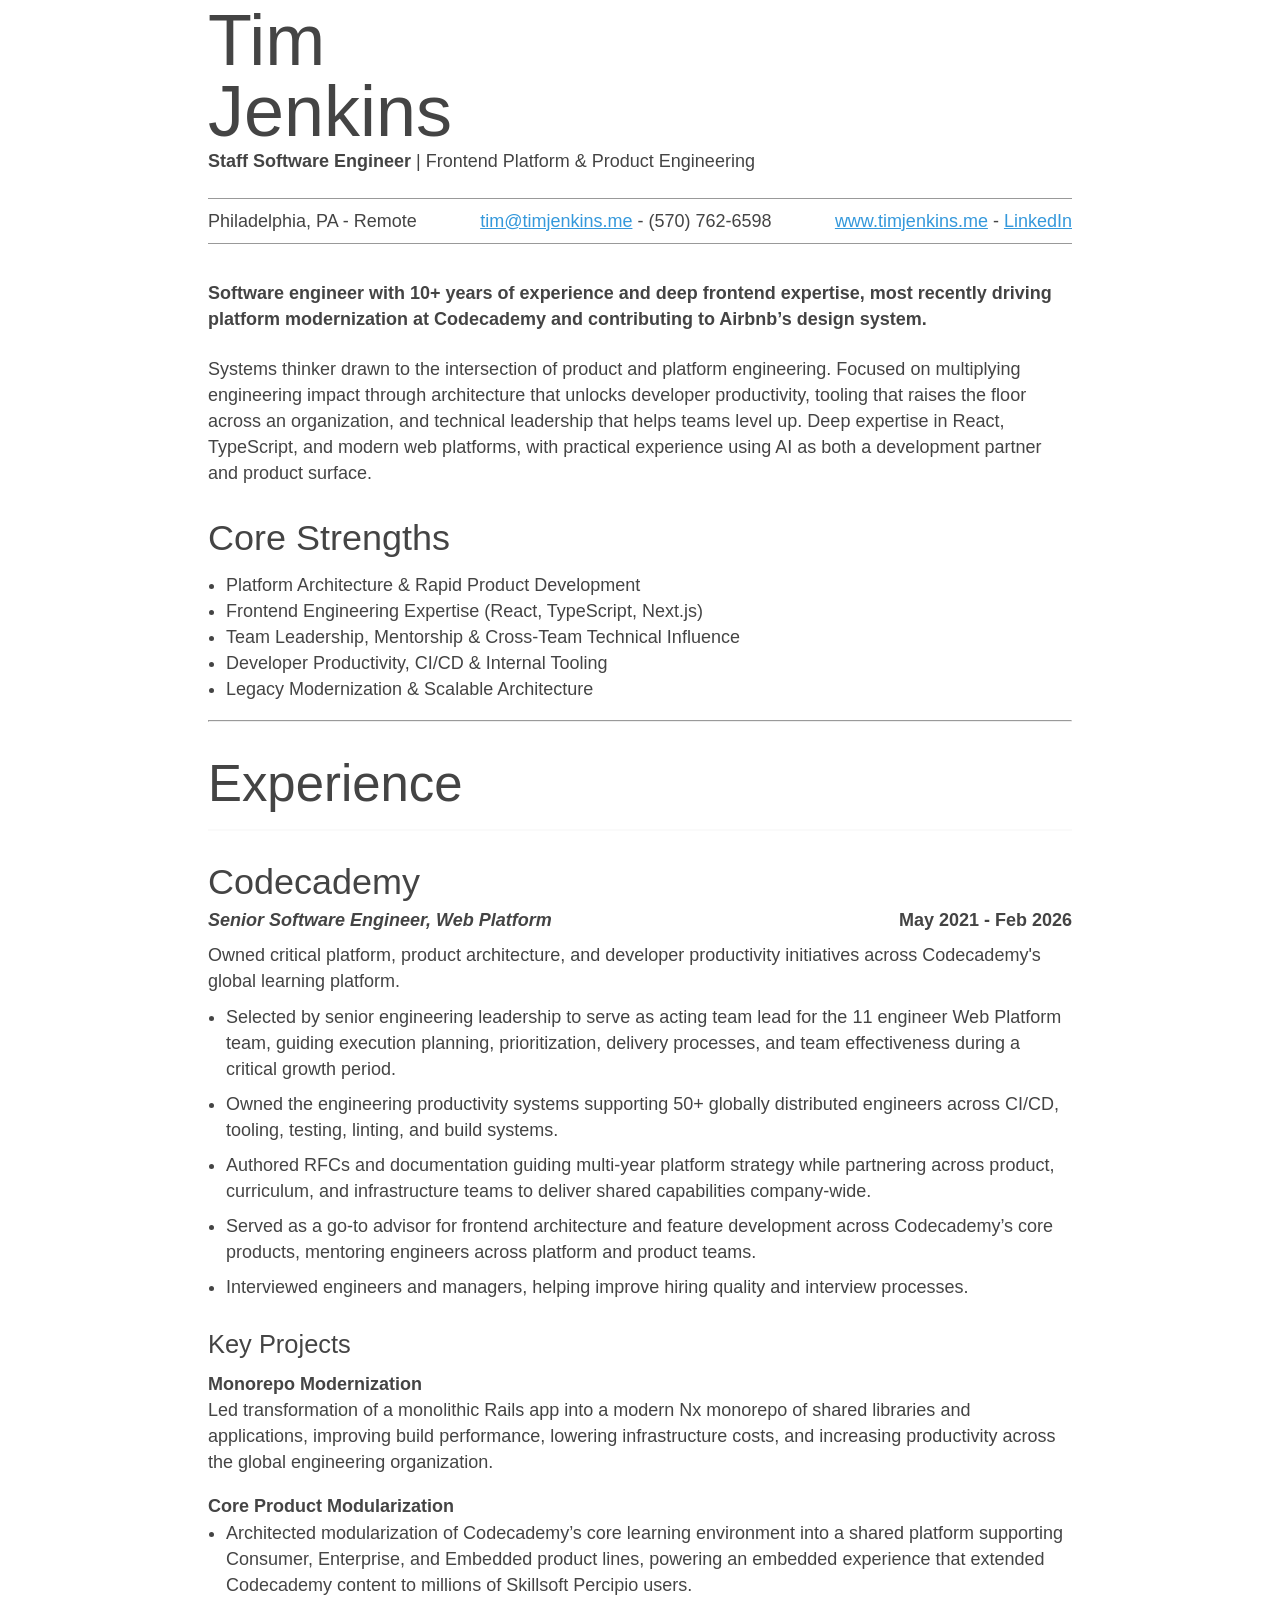
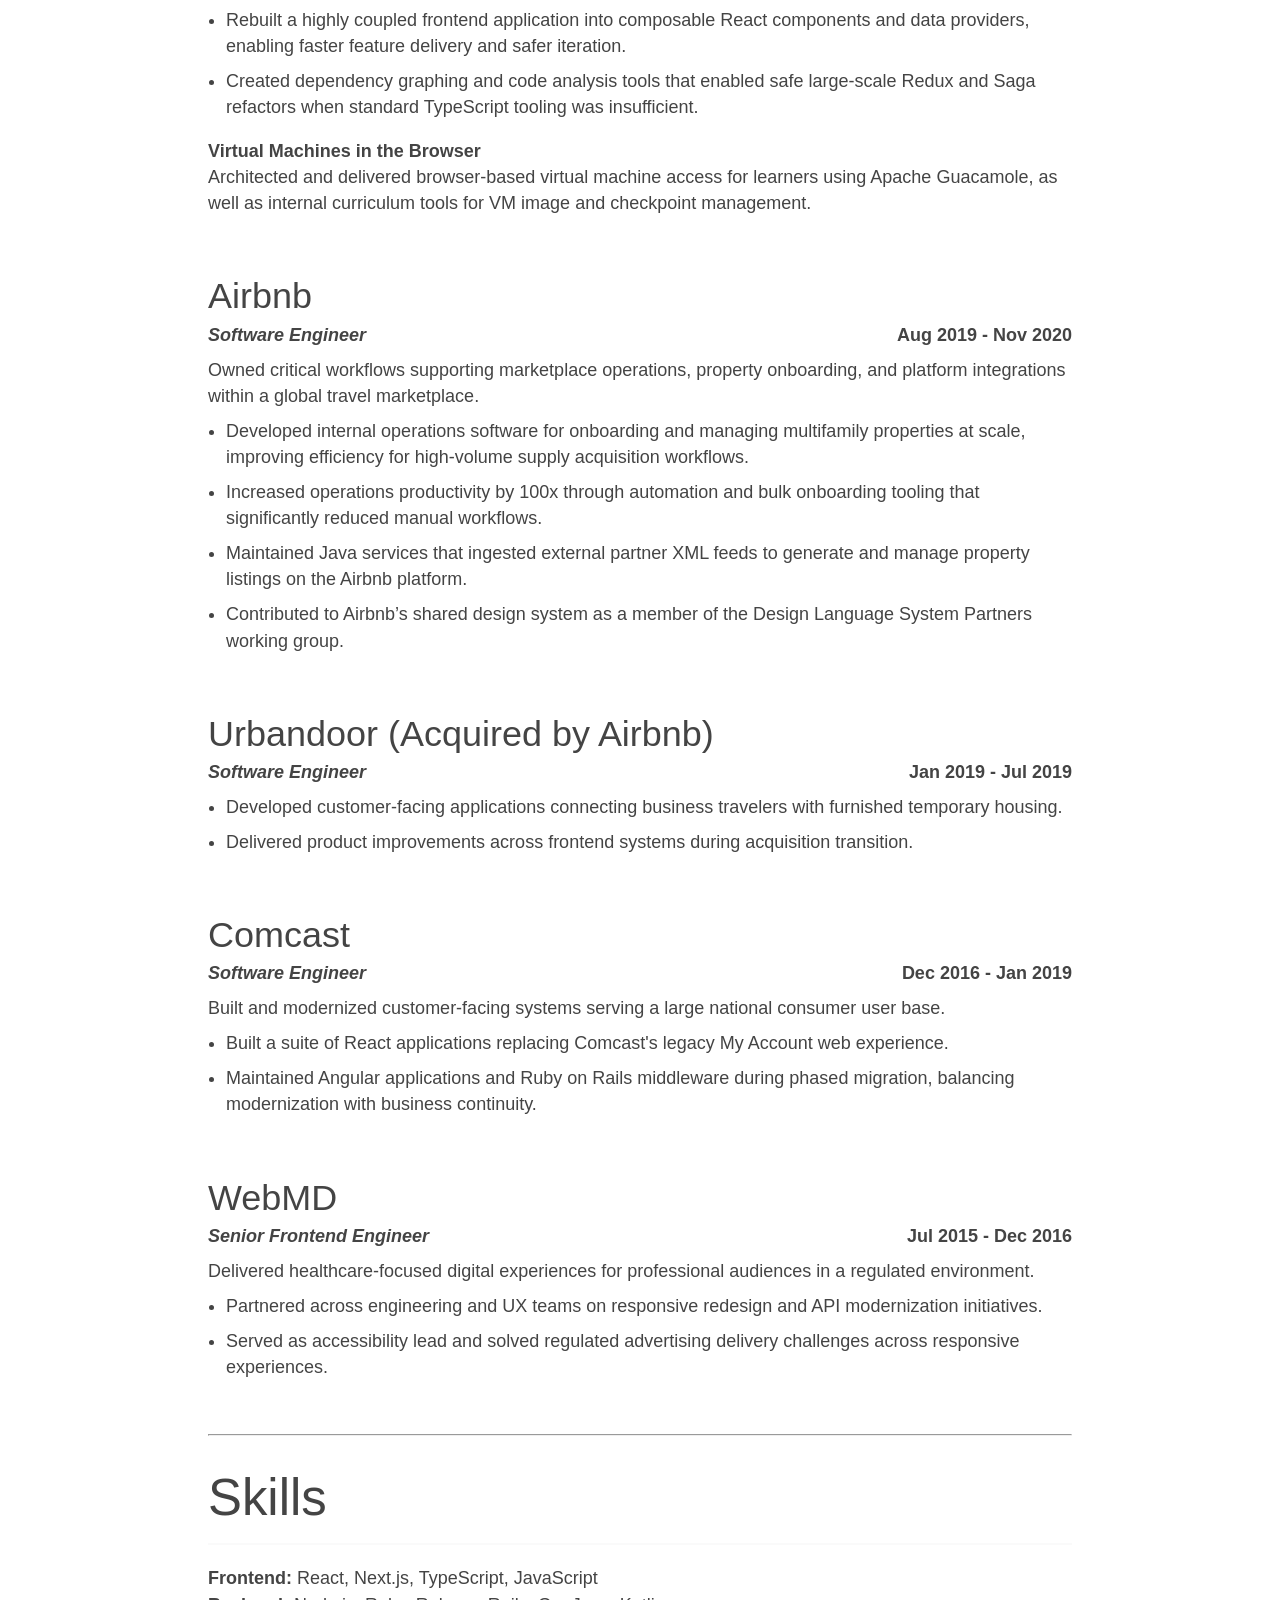
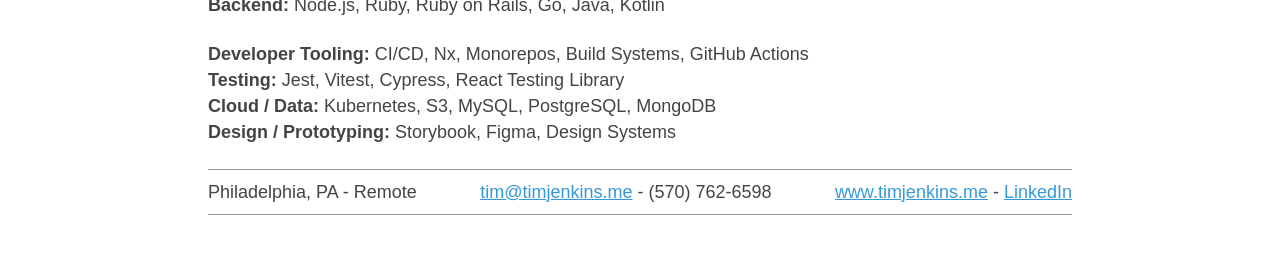
==== resume.html @ 0ab225c5 "feat(resume): adds resume html page" ====
<!DOCTYPE html>
<html>
  <head>
    <meta charset="utf-8">
    <title>Tim Jenkins | Staff Software Engineer</title>
    <link rel="stylesheet" href="/resume-style.css" media="screen">
	
    <meta name="viewport" content="width=device-width, initial-scale=1">

    <link rel="apple-touch-icon" sizes="180x180" href="/apple-touch-icon.png">
    <link rel="icon" type="image/png" href="/favicon-32x32.png" sizes="32x32">
    <link rel="icon" type="image/png" href="/favicon-16x16.png" sizes="16x16">
    <link rel="manifest" href="/manifest.json"
    <link rel="mask-icon" href="/safari-pinned-tab.svg" color="#1c1d21">
    <meta name="theme-color" content="#1c1d21">
  </head>
  <body>

<h1>Tim Jenkins</h1>
<p><strong>Staff Software Engineer</strong> | Frontend Platform &amp; Product Engineering</p>
<div class="meta">
  <p class="meta--location">Philadelphia, PA - Remote</p>
  <p class="meta--contact"><a href="mailto:tim@timjenkins.me">tim@timjenkins.me</a> - (570) 762-6598</p>
  <p class="meta--links"><a href="http://www.timjenkins.me">www.timjenkins.me</a> - <a href="https://www.linkedin.com/in/tim-jenkins-a8883110/">LinkedIn</a></p>
</div>

<p><strong>Software engineer with 10+ years of experience and deep frontend expertise, most recently driving platform modernization at Codecademy and contributing to Airbnb’s design system.</strong></p>
<p>Systems thinker drawn to the intersection of product and platform engineering. Focused on multiplying engineering impact through architecture that unlocks developer productivity, tooling that raises the floor across an organization, and technical leadership that helps teams level up. Deep expertise in React, TypeScript, and modern web platforms, with practical experience using AI as both a development partner and product surface.</p>
<h2 class="modest-h3">Core Strengths</h2>
<ul>
  <li>Platform Architecture &amp; Rapid Product Development</li>
  <li>Frontend Engineering Expertise (React, TypeScript, Next.js)</li>
  <li>Team Leadership, Mentorship &amp; Cross-Team Technical Influence</li>
  <li>Developer Productivity, CI/CD &amp; Internal Tooling</li>
  <li>Legacy Modernization &amp; Scalable Architecture</li>
</ul>
<hr>

<h2>Experience</h2>

<section class="job">
  <h3>Codecademy</h3>
  <div class="job--subheading">
    <p class="job--subheading--title">Senior Software Engineer, Web Platform</p>
    <p>May 2021 - Feb 2026</p>
  </div>
  <p>Owned critical platform, product architecture, and developer productivity initiatives across Codecademy's global learning platform.</p>
  <ul>
    <li>Selected by senior engineering leadership to serve as acting team lead for the 11 engineer Web Platform team, guiding execution planning, prioritization, delivery processes, and team effectiveness during a critical growth period.</li>
    <li>Owned the engineering productivity systems supporting 50+ globally distributed engineers across CI/CD, tooling, testing, linting, and build systems.</li>
    <li>Authored RFCs and documentation guiding multi-year platform strategy while partnering across product, curriculum, and infrastructure teams to deliver shared capabilities company-wide.</li>
    <li>Served as a go-to advisor for frontend architecture and feature development across Codecademy’s core products, mentoring engineers across platform and product teams.</li>
    <li>Interviewed engineers and managers, helping improve hiring quality and interview processes.</li>
  </ul>
  <h4>Key Projects</h4>
  <div class="project">
    <p class="project--title">Monorepo Modernization</p>
    <p>Led transformation of a monolithic Rails app into a modern Nx monorepo of shared libraries and applications, improving build performance, lowering infrastructure costs, and increasing productivity across the global engineering organization.</p>
  </div>
  <div class="project">
    <p class="project--title">Core Product Modularization</p>
    <ul>
      <li>Architected modularization of Codecademy’s core learning environment into a shared platform supporting Consumer, Enterprise, and Embedded product lines, powering an embedded experience that extended Codecademy content to millions of Skillsoft Percipio users.</li>
      <li>Rebuilt a highly coupled frontend application into composable React components and data providers, enabling faster feature delivery and safer iteration.</li>
      <li>Created dependency graphing and code analysis tools that enabled safe large-scale Redux and Saga refactors when standard TypeScript tooling was insufficient.</li>
    </ul>
  </div>
  <div class="project">
    <p class="project--title">Virtual Machines in the Browser</p>
    <p>Architected and delivered browser-based virtual machine access for learners using Apache Guacamole, as well as internal curriculum tools for VM image and checkpoint management.</p>
  </div>
</section>

<section class="job">
  <h3>Airbnb</h3>
  <div class="job--subheading">
    <p class="job--subheading--title">Software Engineer</p>
    <p>Aug 2019 - Nov 2020</p>
  </div>
  <p>Owned critical workflows supporting marketplace operations, property onboarding, and platform integrations within a global travel marketplace.</p>
  <ul>
    <li>Developed internal operations software for onboarding and managing multifamily properties at scale, improving efficiency for high-volume supply acquisition workflows.</li>
    <li>Increased operations productivity by 100x through automation and bulk onboarding tooling that significantly reduced manual workflows.</li>
    <li>Maintained Java services that ingested external partner XML feeds to generate and manage property listings on the Airbnb platform.</li>
    <li>Contributed to Airbnb’s shared design system as a member of the Design Language System Partners working group.</li>
  </ul>
</section>

<section class="job">
  <h3>Urbandoor (Acquired by Airbnb)</h3>
  <div class="job--subheading">
    <p class="job--subheading--title">Software Engineer</p>
    <p>Jan 2019 - Jul 2019</p>
  </div>
  <ul>
    <li>Developed customer-facing applications connecting business travelers with furnished temporary housing.</li>
    <li>Delivered product improvements across frontend systems during acquisition transition.</li>
  </ul>
</section>

<section class="job">
  <h3>Comcast</h3>
  <div class="job--subheading">
    <p class="job--subheading--title">Software Engineer</p>
    <p> Dec 2016 - Jan 2019</p>
  </div>
  <p>Built and modernized customer-facing systems serving a large national consumer user base.</p>
  <ul>
    <li>Built a suite of React applications replacing Comcast&#39;s legacy My Account web experience.</li>
    <li>Maintained Angular applications and Ruby on Rails middleware during phased migration, balancing modernization with business continuity.</li>
  </ul>
</section>

<section class="job">
  <h3>WebMD</h3>
  <div class="job--subheading">
    <p class="job--subheading--title">Senior Frontend Engineer</p>
    <p>Jul 2015 - Dec 2016</p>
  </div>
  <p>Delivered healthcare-focused digital experiences for professional audiences in a regulated environment.</p>
  <ul>
    <li>Partnered across engineering and UX teams on responsive redesign and API modernization initiatives.</li>
    <li>Served as accessibility lead and solved regulated advertising delivery challenges across responsive experiences.</li>
  </ul>
</section>
<hr>
<h2>Skills</h2>
<p><strong>Frontend:</strong> React, Next.js, TypeScript, JavaScript<br><strong>Backend:</strong> Node.js, Ruby, Ruby on Rails, Go, Java, Kotlin</p>
<p><strong>Developer Tooling:</strong> CI/CD, Nx, Monorepos, Build Systems, GitHub Actions<br><strong>Testing:</strong> Jest, Vitest, Cypress, React Testing Library<br><strong>Cloud / Data:</strong> Kubernetes, S3, MySQL, PostgreSQL, MongoDB<br><strong>Design / Prototyping:</strong> Storybook, Figma, Design Systems</p>

<div class="meta">
  <p class="meta--location">Philadelphia, PA - Remote</p>
  <p class="meta--contact"><a href="mailto:tim@timjenkins.me">tim@timjenkins.me</a> - (570) 762-6598</p>
  <p class="meta--links"><a href="http://www.timjenkins.me">www.timjenkins.me</a> - <a href="https://www.linkedin.com/in/tim-jenkins-a8883110/">LinkedIn</a></p>
</div>

</body>
</html>
---- resume-style.css ----
/* @media print {
  *,
  *:before,
  *:after {
    background: transparent !important;
    color: #000 !important;
    box-shadow: none !important;
    text-shadow: none !important;
  }

  a,
  a:visited {
    text-decoration: underline;
  }

  a[href]:after {
    content: " (" attr(href) ")";
  }

  abbr[title]:after {
    content: " (" attr(title) ")";
  }

  a[href^="#"]:after,
  a[href^="javascript:"]:after {
    content: "";
  }

  pre,
  blockquote {
    border: 1px solid #999;
    page-break-inside: avoid;
  }

  thead {
    display: table-header-group;
  }

  tr,
  img {
    page-break-inside: avoid;
  }

  img {
    max-width: 100% !important;
  }

  p,
  h2,
  h3 {
    orphans: 3;
    widows: 3;
  }

  h2,
  h3 {
    page-break-after: avoid;
  }
} */

pre,
code {
  font-family: Menlo, Monaco, "Courier New", monospace;
}

pre {
  padding: 0.5rem;
  line-height: 1.25;
  overflow-x: scroll;
}

a,
a:visited {
  color: #3498db;
}

a:hover,
a:focus,
a:active {
  color: #2980b9;
}

.modest-no-decoration {
  text-decoration: none;
}

html {
  font-size: 12px;
}

@media screen and (min-width: 32rem) and (max-width: 48rem) {
  html {
    font-size: 15px;
  }
}

@media screen and (min-width: 48rem) {
  html {
    font-size: 16px;
  }
}

body {
  line-height: 1.85;
}

p,
.modest-p {
  font-size: 1rem;
  margin-bottom: 1.3rem;
}

h1,
.modest-h1,
h2,
.modest-h2,
h3,
.modest-h3,
h4,
.modest-h4 {
  margin: 1.414rem 0 0.5rem;
  font-weight: inherit;
  line-height: 1.42;
}

h1,
.modest-h1 {
  margin-top: 0;
  font-size: 3.998rem;
}

h2,
.modest-h2 {
  font-size: 2.827rem;
}

h3,
.modest-h3 {
  font-size: 1.999rem;
  border-bottom: 0;
  margin-bottom: 0;
}

h4,
.modest-h4 {
  font-size: 1.414rem;
}

h5,
.modest-h5 {
  font-size: 1.121rem;
}

h6,
.modest-h6 {
  font-size: 0.88rem;
}

small,
.modest-small {
  font-size: 0.707em;
}

/* https://github.com/mrmrs/fluidity */

img,
canvas,
iframe,
video,
svg,
select,
textarea {
  max-width: 100%;
}

@import url(http://fonts.googleapis.com/css?family=Open+Sans+Condensed:300,300italic,700);

@import url(http://fonts.googleapis.com/css?family=Arimo:700,700italic);

html {
  font-size: 18px;
  max-width: 100%;
}

body {
  color: #444;
  font-family: "Open Sans Condensed", sans-serif;
  font-weight: 300;
  margin: 0 auto;
  max-width: 48rem;
  line-height: 1.45;
  padding: 0.25rem;
}

h1,
h2,
h3,
h4,
h5,
h6 {
  font-family: Arimo, Helvetica, sans-serif;
}

h1,
h2 {
  border-bottom: 2px solid #fafafa;
  margin-bottom: 1.15rem;
  padding-bottom: 0.5rem;
}

blockquote {
  border-left: 8px solid #fafafa;
  padding: 1rem;
}

pre,
code {
  background-color: #fafafa;
}

h1 {
  margin-bottom: 0;
  padding-bottom: 0;
  line-height: 1;
  border-bottom: none;
  width: 200px;
}

h1::after {
  display: none;
}

p {
  margin-top: 0;
}

.meta {
  display: flex;
  width: 100%;
  justify-content: space-between;
  border-top: 1px solid #999;
  border-bottom: 1px solid #999;
  padding: 0.5rem 0;
  margin-bottom: 2rem;
}

.meta p {
  margin-bottom: 0;
}

ul {
  margin-top: 0;
  padding-inline-start: 1rem;
}

h3 {
  font-weight: 400;
}

.job {
  margin-bottom: 3rem;
}

.job p {
  margin-bottom: 0.5rem;
}

.job li {
  margin-bottom: 0.5rem;
}

/* .job li::marker {
  content: "✅"
    padding-left: 0.5rem;
} */

.job--subheading {
  display: flex;
  justify-content: space-between;
  width: 100%;
  font-weight: 800;
}

.job--subheading--title {
  font-style: italic;
}

.job .project--title {
  font-weight: 600;
  margin-bottom: 0;
}

.project {
  margin-bottom: 1rem;
}
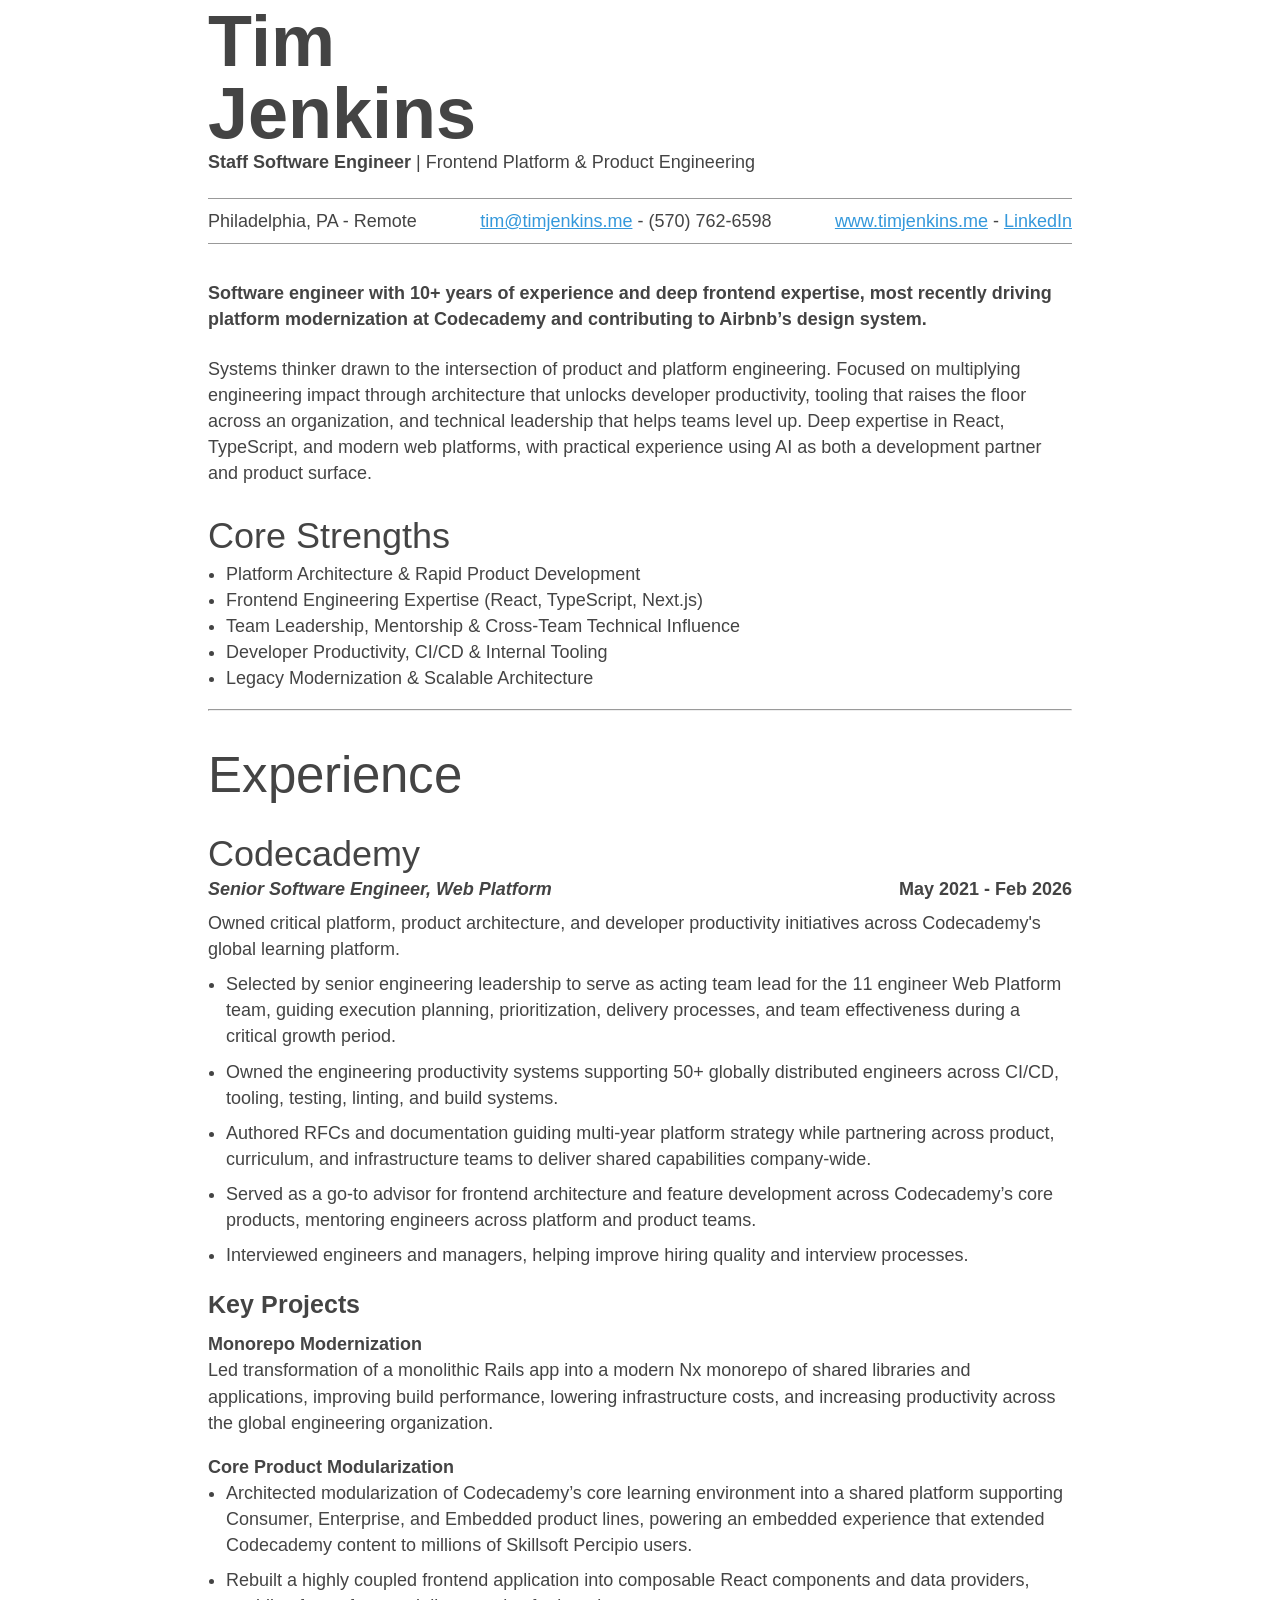
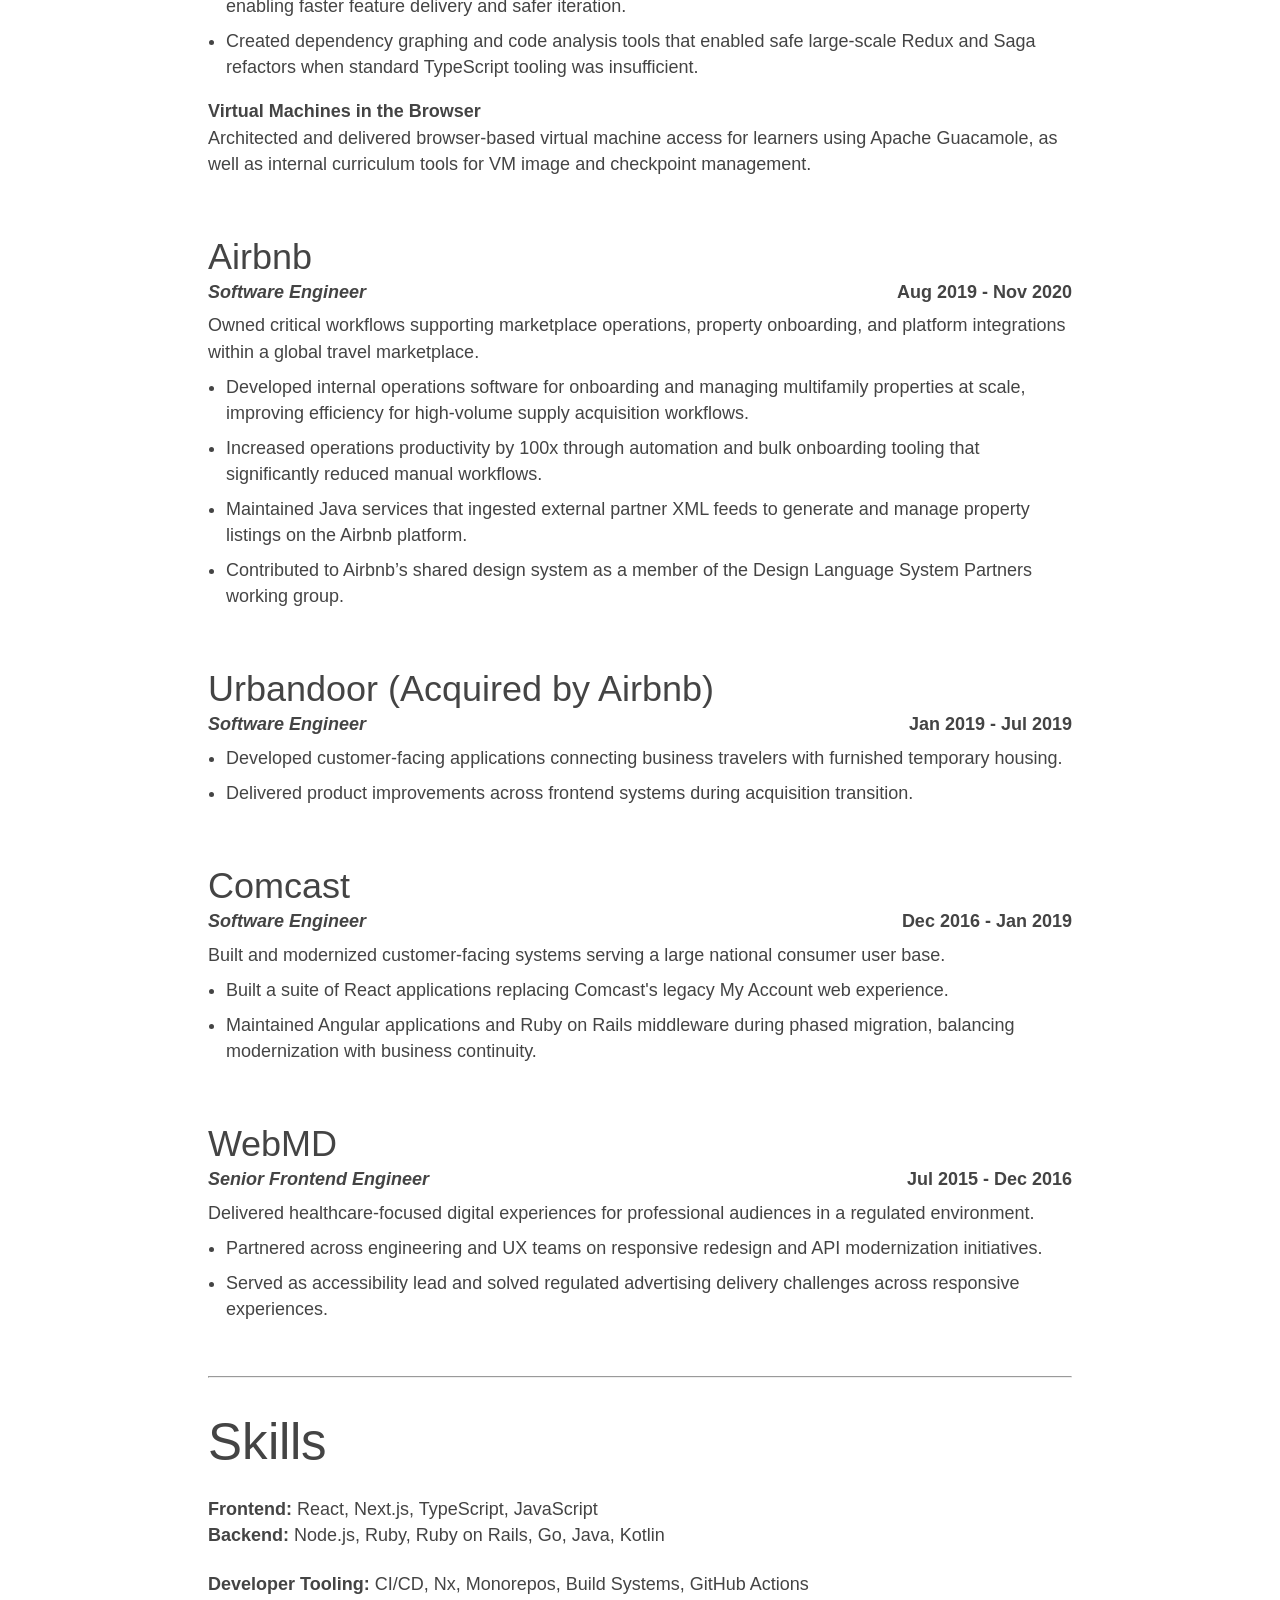
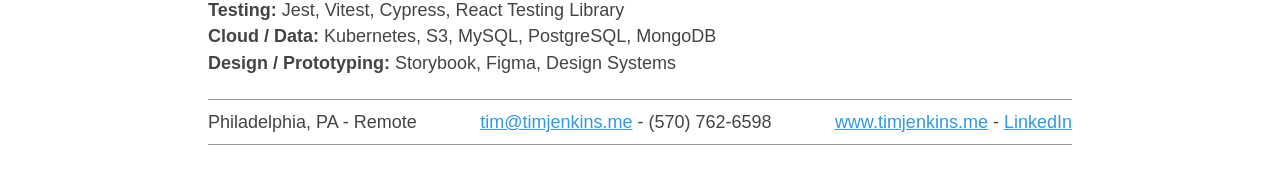
==== commit 8bf5890f: "refactor(resume): css cleanup, prettier" ====
--- a/resume.html
+++ b/resume.html
@@ -1,138 +1,171 @@
 <!DOCTYPE html>
 <html>
-  <head>
-    <meta charset="utf-8">
-    <title>Tim Jenkins | Staff Software Engineer</title>
-    <link rel="stylesheet" href="/resume-style.css" media="screen">
-	
-    <meta name="viewport" content="width=device-width, initial-scale=1">
 
-    <link rel="apple-touch-icon" sizes="180x180" href="/apple-touch-icon.png">
-    <link rel="icon" type="image/png" href="/favicon-32x32.png" sizes="32x32">
-    <link rel="icon" type="image/png" href="/favicon-16x16.png" sizes="16x16">
-    <link rel="manifest" href="/manifest.json"
-    <link rel="mask-icon" href="/safari-pinned-tab.svg" color="#1c1d21">
-    <meta name="theme-color" content="#1c1d21">
-  </head>
-  <body>
+<head>
+  <meta charset="utf-8">
+  <title>Tim Jenkins | Staff Software Engineer</title>
+  <link rel="stylesheet" href="/resume-style.css" media="screen">
+  <link rel="stylesheet" href="/resume-style-print.css" media="print">
 
-<h1>Tim Jenkins</h1>
-<p><strong>Staff Software Engineer</strong> | Frontend Platform &amp; Product Engineering</p>
-<div class="meta">
-  <p class="meta--location">Philadelphia, PA - Remote</p>
-  <p class="meta--contact"><a href="mailto:tim@timjenkins.me">tim@timjenkins.me</a> - (570) 762-6598</p>
-  <p class="meta--links"><a href="http://www.timjenkins.me">www.timjenkins.me</a> - <a href="https://www.linkedin.com/in/tim-jenkins-a8883110/">LinkedIn</a></p>
-</div>
+  <meta name="viewport" content="width=device-width, initial-scale=1">
 
-<p><strong>Software engineer with 10+ years of experience and deep frontend expertise, most recently driving platform modernization at Codecademy and contributing to Airbnb’s design system.</strong></p>
-<p>Systems thinker drawn to the intersection of product and platform engineering. Focused on multiplying engineering impact through architecture that unlocks developer productivity, tooling that raises the floor across an organization, and technical leadership that helps teams level up. Deep expertise in React, TypeScript, and modern web platforms, with practical experience using AI as both a development partner and product surface.</p>
-<h2 class="modest-h3">Core Strengths</h2>
-<ul>
-  <li>Platform Architecture &amp; Rapid Product Development</li>
-  <li>Frontend Engineering Expertise (React, TypeScript, Next.js)</li>
-  <li>Team Leadership, Mentorship &amp; Cross-Team Technical Influence</li>
-  <li>Developer Productivity, CI/CD &amp; Internal Tooling</li>
-  <li>Legacy Modernization &amp; Scalable Architecture</li>
-</ul>
-<hr>
+  <link rel="apple-touch-icon" sizes="180x180" href="/apple-touch-icon.png">
+  <link rel="icon" type="image/png" href="/favicon-32x32.png" sizes="32x32">
+  <link rel="icon" type="image/png" href="/favicon-16x16.png" sizes="16x16">
+  <link rel="manifest" href="/manifest.json" <link rel="mask-icon" href="/safari-pinned-tab.svg" color="#1c1d21">
+  <meta name="theme-color" content="#1c1d21">
+</head>
 
-<h2>Experience</h2>
+<body>
 
-<section class="job">
-  <h3>Codecademy</h3>
-  <div class="job--subheading">
-    <p class="job--subheading--title">Senior Software Engineer, Web Platform</p>
-    <p>May 2021 - Feb 2026</p>
+  <h1>Tim Jenkins</h1>
+  <p><strong>Staff Software Engineer</strong> | Frontend Platform &amp; Product Engineering</p>
+  <div class="meta">
+    <p class="meta--location">Philadelphia, PA - Remote</p>
+    <p class="meta--contact"><a href="mailto:tim@timjenkins.me">tim@timjenkins.me</a> - (570) 762-6598</p>
+    <p class="meta--links"><a href="http://www.timjenkins.me">www.timjenkins.me</a> - <a
+        href="https://www.linkedin.com/in/tim-jenkins-a8883110/">LinkedIn</a></p>
   </div>
-  <p>Owned critical platform, product architecture, and developer productivity initiatives across Codecademy's global learning platform.</p>
+
+  <p><strong>Software engineer with 10+ years of experience and deep frontend expertise, most recently driving platform
+      modernization at Codecademy and contributing to Airbnb’s design system.</strong></p>
+  <p>Systems thinker drawn to the intersection of product and platform engineering. Focused on multiplying engineering
+    impact through architecture that unlocks developer productivity, tooling that raises the floor across an
+    organization, and technical leadership that helps teams level up. Deep expertise in React, TypeScript, and modern
+    web platforms, with practical experience using AI as both a development partner and product surface.</p>
+  <h2 class="modest-h3">Core Strengths</h2>
   <ul>
-    <li>Selected by senior engineering leadership to serve as acting team lead for the 11 engineer Web Platform team, guiding execution planning, prioritization, delivery processes, and team effectiveness during a critical growth period.</li>
-    <li>Owned the engineering productivity systems supporting 50+ globally distributed engineers across CI/CD, tooling, testing, linting, and build systems.</li>
-    <li>Authored RFCs and documentation guiding multi-year platform strategy while partnering across product, curriculum, and infrastructure teams to deliver shared capabilities company-wide.</li>
-    <li>Served as a go-to advisor for frontend architecture and feature development across Codecademy’s core products, mentoring engineers across platform and product teams.</li>
-    <li>Interviewed engineers and managers, helping improve hiring quality and interview processes.</li>
+    <li>Platform Architecture &amp; Rapid Product Development</li>
+    <li>Frontend Engineering Expertise (React, TypeScript, Next.js)</li>
+    <li>Team Leadership, Mentorship &amp; Cross-Team Technical Influence</li>
+    <li>Developer Productivity, CI/CD &amp; Internal Tooling</li>
+    <li>Legacy Modernization &amp; Scalable Architecture</li>
   </ul>
-  <h4>Key Projects</h4>
-  <div class="project">
-    <p class="project--title">Monorepo Modernization</p>
-    <p>Led transformation of a monolithic Rails app into a modern Nx monorepo of shared libraries and applications, improving build performance, lowering infrastructure costs, and increasing productivity across the global engineering organization.</p>
+  <hr>
+
+  <h2>Experience</h2>
+
+  <section class="job">
+    <h3>Codecademy</h3>
+    <div class="job--subheading">
+      <p class="job--subheading--title">Senior Software Engineer, Web Platform</p>
+      <p>May 2021 - Feb 2026</p>
+    </div>
+    <p>Owned critical platform, product architecture, and developer productivity initiatives across Codecademy's global
+      learning platform.</p>
+    <ul>
+      <li>Selected by senior engineering leadership to serve as acting team lead for the 11 engineer Web Platform team,
+        guiding execution planning, prioritization, delivery processes, and team effectiveness during a critical growth
+        period.</li>
+      <li>Owned the engineering productivity systems supporting 50+ globally distributed engineers across CI/CD,
+        tooling, testing, linting, and build systems.</li>
+      <li>Authored RFCs and documentation guiding multi-year platform strategy while partnering across product,
+        curriculum, and infrastructure teams to deliver shared capabilities company-wide.</li>
+      <li>Served as a go-to advisor for frontend architecture and feature development across Codecademy’s core products,
+        mentoring engineers across platform and product teams.</li>
+      <li>Interviewed engineers and managers, helping improve hiring quality and interview processes.</li>
+    </ul>
+    <h4>Key Projects</h4>
+    <div class="project">
+      <p class="project--title">Monorepo Modernization</p>
+      <p>Led transformation of a monolithic Rails app into a modern Nx monorepo of shared libraries and applications,
+        improving build performance, lowering infrastructure costs, and increasing productivity across the global
+        engineering organization.</p>
+    </div>
+    <div class="project">
+      <p class="project--title">Core Product Modularization</p>
+      <ul>
+        <li>Architected modularization of Codecademy’s core learning environment into a shared platform supporting
+          Consumer, Enterprise, and Embedded product lines, powering an embedded experience that extended Codecademy
+          content to millions of Skillsoft Percipio users.</li>
+        <li>Rebuilt a highly coupled frontend application into composable React components and data providers, enabling
+          faster feature delivery and safer iteration.</li>
+        <li>Created dependency graphing and code analysis tools that enabled safe large-scale Redux and Saga refactors
+          when standard TypeScript tooling was insufficient.</li>
+      </ul>
+    </div>
+    <div class="project">
+      <p class="project--title">Virtual Machines in the Browser</p>
+      <p>Architected and delivered browser-based virtual machine access for learners using Apache Guacamole, as well as
+        internal curriculum tools for VM image and checkpoint management.</p>
+    </div>
+  </section>
+
+  <section class="job">
+    <h3>Airbnb</h3>
+    <div class="job--subheading">
+      <p class="job--subheading--title">Software Engineer</p>
+      <p>Aug 2019 - Nov 2020</p>
+    </div>
+    <p>Owned critical workflows supporting marketplace operations, property onboarding, and platform integrations within
+      a global travel marketplace.</p>
+    <ul>
+      <li>Developed internal operations software for onboarding and managing multifamily properties at scale, improving
+        efficiency for high-volume supply acquisition workflows.</li>
+      <li>Increased operations productivity by 100x through automation and bulk onboarding tooling that significantly
+        reduced manual workflows.</li>
+      <li>Maintained Java services that ingested external partner XML feeds to generate and manage property listings on
+        the Airbnb platform.</li>
+      <li>Contributed to Airbnb’s shared design system as a member of the Design Language System Partners working group.
+      </li>
+    </ul>
+  </section>
+
+  <section class="job">
+    <h3>Urbandoor (Acquired by Airbnb)</h3>
+    <div class="job--subheading">
+      <p class="job--subheading--title">Software Engineer</p>
+      <p>Jan 2019 - Jul 2019</p>
+    </div>
+    <ul>
+      <li>Developed customer-facing applications connecting business travelers with furnished temporary housing.</li>
+      <li>Delivered product improvements across frontend systems during acquisition transition.</li>
+    </ul>
+  </section>
+
+  <section class="job">
+    <h3>Comcast</h3>
+    <div class="job--subheading">
+      <p class="job--subheading--title">Software Engineer</p>
+      <p> Dec 2016 - Jan 2019</p>
+    </div>
+    <p>Built and modernized customer-facing systems serving a large national consumer user base.</p>
+    <ul>
+      <li>Built a suite of React applications replacing Comcast&#39;s legacy My Account web experience.</li>
+      <li>Maintained Angular applications and Ruby on Rails middleware during phased migration, balancing modernization
+        with business continuity.</li>
+    </ul>
+  </section>
+
+  <section class="job">
+    <h3>WebMD</h3>
+    <div class="job--subheading">
+      <p class="job--subheading--title">Senior Frontend Engineer</p>
+      <p>Jul 2015 - Dec 2016</p>
+    </div>
+    <p>Delivered healthcare-focused digital experiences for professional audiences in a regulated environment.</p>
+    <ul>
+      <li>Partnered across engineering and UX teams on responsive redesign and API modernization initiatives.</li>
+      <li>Served as accessibility lead and solved regulated advertising delivery challenges across responsive
+        experiences.</li>
+    </ul>
+  </section>
+  <hr>
+  <h2>Skills</h2>
+  <p><strong>Frontend:</strong> React, Next.js, TypeScript, JavaScript<br><strong>Backend:</strong> Node.js, Ruby, Ruby
+    on Rails, Go, Java, Kotlin</p>
+  <p><strong>Developer Tooling:</strong> CI/CD, Nx, Monorepos, Build Systems, GitHub
+    Actions<br><strong>Testing:</strong> Jest, Vitest, Cypress, React Testing Library<br><strong>Cloud / Data:</strong>
+    Kubernetes, S3, MySQL, PostgreSQL, MongoDB<br><strong>Design / Prototyping:</strong> Storybook, Figma, Design
+    Systems</p>
+
+  <div class="meta">
+    <p class="meta--location">Philadelphia, PA - Remote</p>
+    <p class="meta--contact"><a href="mailto:tim@timjenkins.me">tim@timjenkins.me</a> - (570) 762-6598</p>
+    <p class="meta--links"><a href="http://www.timjenkins.me">www.timjenkins.me</a> - <a
+        href="https://www.linkedin.com/in/tim-jenkins-a8883110/">LinkedIn</a></p>
   </div>
-  <div class="project">
-    <p class="project--title">Core Product Modularization</p>
-    <ul>
-      <li>Architected modularization of Codecademy’s core learning environment into a shared platform supporting Consumer, Enterprise, and Embedded product lines, powering an embedded experience that extended Codecademy content to millions of Skillsoft Percipio users.</li>
-      <li>Rebuilt a highly coupled frontend application into composable React components and data providers, enabling faster feature delivery and safer iteration.</li>
-      <li>Created dependency graphing and code analysis tools that enabled safe large-scale Redux and Saga refactors when standard TypeScript tooling was insufficient.</li>
-    </ul>
-  </div>
-  <div class="project">
-    <p class="project--title">Virtual Machines in the Browser</p>
-    <p>Architected and delivered browser-based virtual machine access for learners using Apache Guacamole, as well as internal curriculum tools for VM image and checkpoint management.</p>
-  </div>
-</section>
-
-<section class="job">
-  <h3>Airbnb</h3>
-  <div class="job--subheading">
-    <p class="job--subheading--title">Software Engineer</p>
-    <p>Aug 2019 - Nov 2020</p>
-  </div>
-  <p>Owned critical workflows supporting marketplace operations, property onboarding, and platform integrations within a global travel marketplace.</p>
-  <ul>
-    <li>Developed internal operations software for onboarding and managing multifamily properties at scale, improving efficiency for high-volume supply acquisition workflows.</li>
-    <li>Increased operations productivity by 100x through automation and bulk onboarding tooling that significantly reduced manual workflows.</li>
-    <li>Maintained Java services that ingested external partner XML feeds to generate and manage property listings on the Airbnb platform.</li>
-    <li>Contributed to Airbnb’s shared design system as a member of the Design Language System Partners working group.</li>
-  </ul>
-</section>
-
-<section class="job">
-  <h3>Urbandoor (Acquired by Airbnb)</h3>
-  <div class="job--subheading">
-    <p class="job--subheading--title">Software Engineer</p>
-    <p>Jan 2019 - Jul 2019</p>
-  </div>
-  <ul>
-    <li>Developed customer-facing applications connecting business travelers with furnished temporary housing.</li>
-    <li>Delivered product improvements across frontend systems during acquisition transition.</li>
-  </ul>
-</section>
-
-<section class="job">
-  <h3>Comcast</h3>
-  <div class="job--subheading">
-    <p class="job--subheading--title">Software Engineer</p>
-    <p> Dec 2016 - Jan 2019</p>
-  </div>
-  <p>Built and modernized customer-facing systems serving a large national consumer user base.</p>
-  <ul>
-    <li>Built a suite of React applications replacing Comcast&#39;s legacy My Account web experience.</li>
-    <li>Maintained Angular applications and Ruby on Rails middleware during phased migration, balancing modernization with business continuity.</li>
-  </ul>
-</section>
-
-<section class="job">
-  <h3>WebMD</h3>
-  <div class="job--subheading">
-    <p class="job--subheading--title">Senior Frontend Engineer</p>
-    <p>Jul 2015 - Dec 2016</p>
-  </div>
-  <p>Delivered healthcare-focused digital experiences for professional audiences in a regulated environment.</p>
-  <ul>
-    <li>Partnered across engineering and UX teams on responsive redesign and API modernization initiatives.</li>
-    <li>Served as accessibility lead and solved regulated advertising delivery challenges across responsive experiences.</li>
-  </ul>
-</section>
-<hr>
-<h2>Skills</h2>
-<p><strong>Frontend:</strong> React, Next.js, TypeScript, JavaScript<br><strong>Backend:</strong> Node.js, Ruby, Ruby on Rails, Go, Java, Kotlin</p>
-<p><strong>Developer Tooling:</strong> CI/CD, Nx, Monorepos, Build Systems, GitHub Actions<br><strong>Testing:</strong> Jest, Vitest, Cypress, React Testing Library<br><strong>Cloud / Data:</strong> Kubernetes, S3, MySQL, PostgreSQL, MongoDB<br><strong>Design / Prototyping:</strong> Storybook, Figma, Design Systems</p>
-
-<div class="meta">
-  <p class="meta--location">Philadelphia, PA - Remote</p>
-  <p class="meta--contact"><a href="mailto:tim@timjenkins.me">tim@timjenkins.me</a> - (570) 762-6598</p>
-  <p class="meta--links"><a href="http://www.timjenkins.me">www.timjenkins.me</a> - <a href="https://www.linkedin.com/in/tim-jenkins-a8883110/">LinkedIn</a></p>
-</div>
 
 </body>
+
 </html>
--- a/resume-style.css
+++ b/resume-style.css
@@ -1,66 +1,25 @@
-/* @media print {
-  *,
-  *:before,
-  *:after {
-    background: transparent !important;
-    color: #000 !important;
-    box-shadow: none !important;
-    text-shadow: none !important;
-  }
-
-  a,
-  a:visited {
-    text-decoration: underline;
-  }
-
-  a[href]:after {
-    content: " (" attr(href) ")";
-  }
-
-  abbr[title]:after {
-    content: " (" attr(title) ")";
-  }
-
-  a[href^="#"]:after,
-  a[href^="javascript:"]:after {
-    content: "";
-  }
-
-  pre,
-  blockquote {
-    border: 1px solid #999;
-    page-break-inside: avoid;
-  }
-
-  thead {
-    display: table-header-group;
-  }
-
-  tr,
-  img {
-    page-break-inside: avoid;
-  }
-
-  img {
-    max-width: 100% !important;
-  }
-
-  p,
-  h2,
-  h3 {
-    orphans: 3;
-    widows: 3;
-  }
-
-  h2,
-  h3 {
-    page-break-after: avoid;
-  }
-} */
+@import url(http://fonts.googleapis.com/css?family=Open+Sans+Condensed:300,300italic,700);
+@import url(http://fonts.googleapis.com/css?family=Arimo:700,700italic);
+
+html {
+  font-size: 18px;
+  max-width: 100%;
+}
+
+body {
+  color: #444;
+  font-family: "Open Sans Condensed", sans-serif;
+  font-weight: 300;
+  margin: 0 auto;
+  max-width: 48rem;
+  line-height: 1.45;
+  padding: 0.25rem;
+}
 
 pre,
 code {
   font-family: Menlo, Monaco, "Courier New", monospace;
+  background-color: #fafafa;
 }
 
 pre {
@@ -80,34 +39,35 @@
   color: #2980b9;
 }
 
-.modest-no-decoration {
-  text-decoration: none;
-}
-
-html {
-  font-size: 12px;
-}
-
-@media screen and (min-width: 32rem) and (max-width: 48rem) {
-  html {
-    font-size: 15px;
-  }
-}
-
-@media screen and (min-width: 48rem) {
-  html {
-    font-size: 16px;
-  }
-}
-
-body {
-  line-height: 1.85;
+img,
+canvas,
+iframe,
+video,
+svg,
+select,
+textarea {
+  max-width: 100%;
+}
+
+blockquote {
+  border-left: 8px solid #fafafa;
+  padding: 1rem;
+}
+
+ul {
+  margin-top: 0;
+  padding-inline-start: 1rem;
 }
 
 p,
 .modest-p {
   font-size: 1rem;
+  margin-top: 0;
   margin-bottom: 1.3rem;
+}
+
+.modest-no-decoration {
+  text-decoration: none;
 }
 
 h1,
@@ -118,120 +78,64 @@
 .modest-h3,
 h4,
 .modest-h4 {
-  margin: 1.414rem 0 0.5rem;
+  font-family: Arimo, Helvetica, sans-serif;
   font-weight: inherit;
   line-height: 1.42;
 }
 
 h1,
 .modest-h1 {
-  margin-top: 0;
-  font-size: 3.998rem;
-}
-
-h2,
-.modest-h2 {
-  font-size: 2.827rem;
-}
-
-h3,
-.modest-h3 {
-  font-size: 1.999rem;
-  border-bottom: 0;
-  margin-bottom: 0;
-}
-
-h4,
-.modest-h4 {
-  font-size: 1.414rem;
-}
-
-h5,
-.modest-h5 {
-  font-size: 1.121rem;
-}
-
-h6,
-.modest-h6 {
-  font-size: 0.88rem;
-}
-
-small,
-.modest-small {
-  font-size: 0.707em;
-}
-
-/* https://github.com/mrmrs/fluidity */
-
-img,
-canvas,
-iframe,
-video,
-svg,
-select,
-textarea {
-  max-width: 100%;
-}
-
-@import url(http://fonts.googleapis.com/css?family=Open+Sans+Condensed:300,300italic,700);
-
-@import url(http://fonts.googleapis.com/css?family=Arimo:700,700italic);
-
-html {
-  font-size: 18px;
-  max-width: 100%;
-}
-
-body {
-  color: #444;
-  font-family: "Open Sans Condensed", sans-serif;
-  font-weight: 300;
-  margin: 0 auto;
-  max-width: 48rem;
-  line-height: 1.45;
-  padding: 0.25rem;
-}
-
-h1,
-h2,
-h3,
-h4,
-h5,
-h6 {
-  font-family: Arimo, Helvetica, sans-serif;
-}
-
-h1,
-h2 {
-  border-bottom: 2px solid #fafafa;
-  margin-bottom: 1.15rem;
-  padding-bottom: 0.5rem;
-}
-
-blockquote {
-  border-left: 8px solid #fafafa;
-  padding: 1rem;
-}
-
-pre,
-code {
-  background-color: #fafafa;
-}
-
-h1 {
+  font-size: 4rem;
+  margin-top: 0;
   margin-bottom: 0;
   padding-bottom: 0;
   line-height: 1;
   border-bottom: none;
   width: 200px;
+  font-weight: 600;
 }
 
 h1::after {
   display: none;
 }
 
-p {
-  margin-top: 0;
+h2,
+.modest-h2 {
+  font-size: 2.827rem;
+  margin-top: 1.5rem;
+  margin-bottom: 1rem;
+}
+
+h3,
+.modest-h3 {
+  font-size: 2rem;
+  font-weight: 400;
+  border-bottom: 0;
+  margin-top: 0;
+  margin-bottom: 0;
+}
+
+h4,
+.modest-h4 {
+  font-size: 1.414rem;
+  font-weight: 600;
+  margin-top: 0;
+  margin-bottom: 0.5rem;
+}
+
+h5,
+.modest-h5 {
+  font-size: 1.121rem;
+}
+
+h6,
+.modest-h6 {
+  font-size: 0.88rem;
+}
+
+small,
+.modest-small {
+  font-size: 0.707em;
 }
 
 .meta {
@@ -248,15 +152,6 @@
   margin-bottom: 0;
 }
 
-ul {
-  margin-top: 0;
-  padding-inline-start: 1rem;
-}
-
-h3 {
-  font-weight: 400;
-}
-
 .job {
   margin-bottom: 3rem;
 }
@@ -268,17 +163,13 @@
 .job li {
   margin-bottom: 0.5rem;
 }
-
-/* .job li::marker {
-  content: "✅"
-    padding-left: 0.5rem;
-} */
 
 .job--subheading {
   display: flex;
   justify-content: space-between;
   width: 100%;
   font-weight: 800;
+  line-height: 1.2;
 }
 
 .job--subheading--title {
@@ -293,3 +184,31 @@
 .project {
   margin-bottom: 1rem;
 }
+
+@media screen and (max-width: 600px) {
+  body {
+    padding: 2rem;
+  }
+
+  .meta {
+    border-top: 0;
+    flex-wrap: wrap;
+  }
+
+  .meta .meta--location {
+    flex-shrink: 0;
+    display: block;
+    margin-bottom: 1rem;
+    width: 100%;
+  }
+
+  .job .job--subheading {
+    display: block;
+    margin-bottom: 1rem;
+  }
+
+  .job .job--subheading p {
+    display: block;
+    margin-bottom: 0;
+  }
+}
--- a/resume-style-print.css
+++ b/resume-style-print.css
@@ -0,0 +1,216 @@
+pre,
+code {
+  font-family: Menlo, Monaco, "Courier New", monospace;
+}
+
+pre {
+  padding: 0.5rem;
+  line-height: 1.25;
+  overflow-x: scroll;
+}
+
+a,
+a:visited {
+  color: #3498db;
+}
+
+a:hover,
+a:focus,
+a:active {
+  color: #2980b9;
+}
+
+.modest-no-decoration {
+  text-decoration: none;
+}
+
+p,
+.modest-p {
+  font-size: 1rem;
+  margin-bottom: 1.3rem;
+}
+
+h1,
+.modest-h1,
+h2,
+.modest-h2,
+h3,
+.modest-h3,
+h4,
+.modest-h4 {
+  font-weight: inherit;
+  line-height: 1;
+}
+
+h1,
+.modest-h1 {
+  margin-top: 0;
+  font-size: 3.998rem;
+}
+
+h2,
+.modest-h2 {
+  font-size: 2.827rem;
+}
+
+h3,
+.modest-h3 {
+  font-size: 1.999rem;
+  border-bottom: 0;
+  margin-bottom: 0;
+}
+
+h4,
+.modest-h4 {
+  font-size: 1.414rem;
+}
+
+h5,
+.modest-h5 {
+  font-size: 1.121rem;
+}
+
+h6,
+.modest-h6 {
+  font-size: 0.88rem;
+}
+
+small,
+.modest-small {
+  font-size: 0.707em;
+}
+
+/* https://github.com/mrmrs/fluidity */
+
+img,
+canvas,
+iframe,
+video,
+svg,
+select,
+textarea {
+  max-width: 100%;
+}
+
+@import url(http://fonts.googleapis.com/css?family=Open+Sans+Condensed:300,300italic,700);
+
+@import url(http://fonts.googleapis.com/css?family=Arimo:700,700italic);
+
+html {
+  font-size: 14px;
+  max-width: 100%;
+}
+
+body {
+  color: #444;
+  font-family: "Open Sans Condensed", sans-serif;
+  font-weight: 300;
+  margin: 0 auto;
+  line-height: 1.45;
+  padding: 0.25rem;
+}
+
+h1,
+h2,
+h3,
+h4,
+h5,
+h6 {
+  font-family: Arimo, Helvetica, sans-serif;
+}
+
+
+blockquote {
+  border-left: 8px solid #fafafa;
+  padding: 1rem;
+}
+
+pre,
+code {
+  background-color: #fafafa;
+}
+
+h1 {
+  margin-bottom: 0;
+  padding-bottom: 0;
+  line-height: 0.8;
+  border-bottom: none;
+  font-weight: 600;
+  width: 200px;
+}
+
+h1::after {
+  display: none;
+}
+
+h2 {
+  margin-top: 1.5rem;
+  margin-bottom: 1rem;
+}
+
+p {
+  margin-top: 0;
+}
+
+.meta {
+  display: flex;
+  width: 100%;
+  justify-content: space-between;
+  border-top: 1px solid #999;
+  border-bottom: 1px solid #999;
+  padding: 0.5rem 0;
+  margin-bottom: 2rem;
+}
+
+.meta p {
+  margin-bottom: 0;
+}
+
+ul {
+  margin-top: 0;
+  padding-inline-start: 1rem;
+}
+
+h3 {
+  font-weight: 400;
+  margin-top: 0;
+  margin-bottom: 0;
+}
+
+h4 {
+  margin-top: 0;
+  margin-bottom: 0.5rem;
+  font-weight: 600;
+}
+
+.job {
+  margin-bottom: 3rem;
+}
+
+.job p {
+  margin-bottom: 0.5rem;
+}
+
+.job li {
+  margin-bottom: 0.5rem;
+}
+
+.job--subheading {
+  display: flex;
+  justify-content: space-between;
+  width: 100%;
+  font-weight: 800;
+}
+
+.job--subheading--title {
+  font-style: italic;
+}
+
+.job .project--title {
+  font-weight: 600;
+  margin-bottom: 0;
+}
+
+.project {
+  margin-bottom: 1rem;
+}
